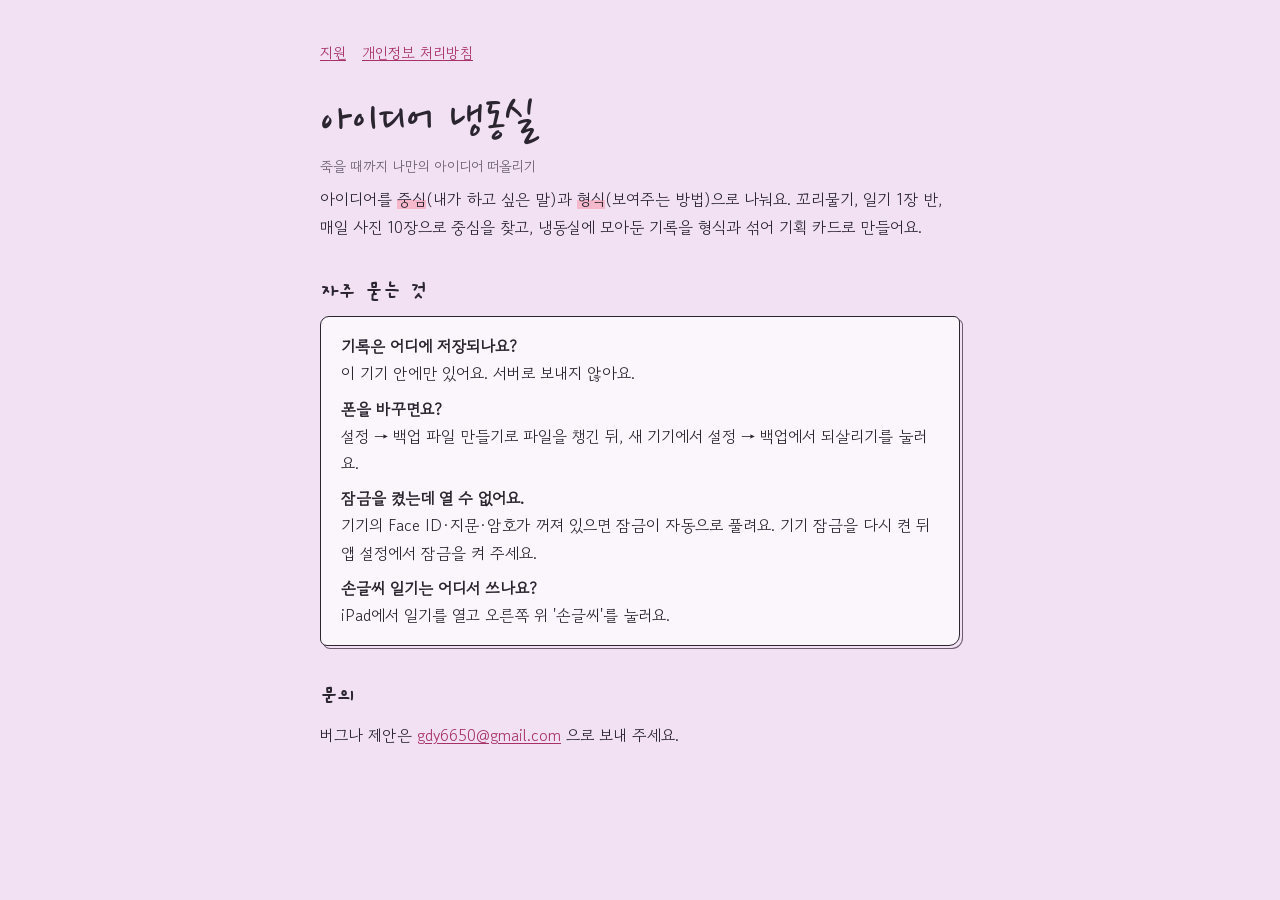
==== index.html @ 3c1d5499 "Add support and privacy pages for 아이디어 냉동실 Co-Authored-By: Claude Opus 5.5 (1M context) <noreply@ant" ====
<!doctype html><html lang="ko"><head><meta charset="utf-8"><meta name="viewport" content="width=device-width,initial-scale=1"><link rel="preconnect" href="https://fonts.googleapis.com"><link rel="stylesheet" href="https://fonts.googleapis.com/css2?family=Nanum+Pen+Script&family=Gaegu:wght@700&family=Gowun+Dodum&display=swap"><link rel="stylesheet" href="style.css"><title>아이디어 냉동실 지원</title></head><body><main>
<nav><a href="./">지원</a><a href="privacy.html">개인정보 처리방침</a></nav>
<h1>아이디어 냉동실</h1>
<p class="meta">죽을 때까지 나만의 아이디어 떠올리기</p>
<p>아이디어를 <span class="mk">중심</span>(내가 하고 싶은 말)과 <span class="mk">형식</span>(보여주는 방법)으로 나눠요. 꼬리물기, 일기 1장 반, 매일 사진 10장으로 중심을 찾고, 냉동실에 모아둔 기록을 형식과 섞어 기획 카드로 만들어요.</p>
<h2>자주 묻는 것</h2>
<div class="card">
<p><b>기록은 어디에 저장되나요?</b><br>이 기기 안에만 있어요. 서버로 보내지 않아요.</p>
<p><b>폰을 바꾸면요?</b><br>설정 → 백업 파일 만들기로 파일을 챙긴 뒤, 새 기기에서 설정 → 백업에서 되살리기를 눌러요.</p>
<p><b>잠금을 켰는데 열 수 없어요.</b><br>기기의 Face ID·지문·암호가 꺼져 있으면 잠금이 자동으로 풀려요. 기기 잠금을 다시 켠 뒤 앱 설정에서 잠금을 켜 주세요.</p>
<p style="margin:0"><b>손글씨 일기는 어디서 쓰나요?</b><br>iPad에서 일기를 열고 오른쪽 위 '손글씨'를 눌러요.</p>
</div>
<h2>문의</h2>
<p>버그나 제안은 <a href="mailto:gdy6650@gmail.com">gdy6650@gmail.com</a> 으로 보내 주세요.</p>
</main></body></html>
---- style.css ----
:root{--paper:#F1E1F3;--paperLight:#FBF5FC;--ink:#2B2530;--inkSoft:#6A5C70;--marker:#F6B8CB;--accent:#A8316A}
@media (prefers-color-scheme:dark){:root{--paper:#211A25;--paperLight:#2C2331;--ink:#EADCF0;--inkSoft:#B9A6C0;--marker:#6B2C4A;--accent:#F29BBB}}
*{box-sizing:border-box}
body{margin:0;background:var(--paper);color:var(--ink);font-family:"Gowun Dodum","Apple SD Gothic Neo","Noto Sans KR",sans-serif;line-height:1.7;padding-inline:20px;padding-block:40px 64px}
main{max-width:640px;margin:0 auto}
h1{font-family:"Nanum Pen Script",cursive;font-weight:400;font-size:52px;line-height:1.1;margin:0 0 4px}
h2{font-family:"Gaegu",sans-serif;font-size:22px;margin:32px 0 6px}
p,li{margin:0 0 8px}
.meta{color:var(--inkSoft);font-size:14px}
.mk{background:linear-gradient(transparent 55%,var(--marker) 55% 92%,transparent 92%)}
a{color:var(--accent)}
nav{display:flex;gap:16px;margin-bottom:28px;font-size:15px}
.card{background:var(--paperLight);border:1.5px solid var(--ink);border-radius:9px 6px 11px 7px;padding:16px 20px;box-shadow:3px 3px 0 -1px var(--paper),3px 3px 0 0 var(--inkSoft)}
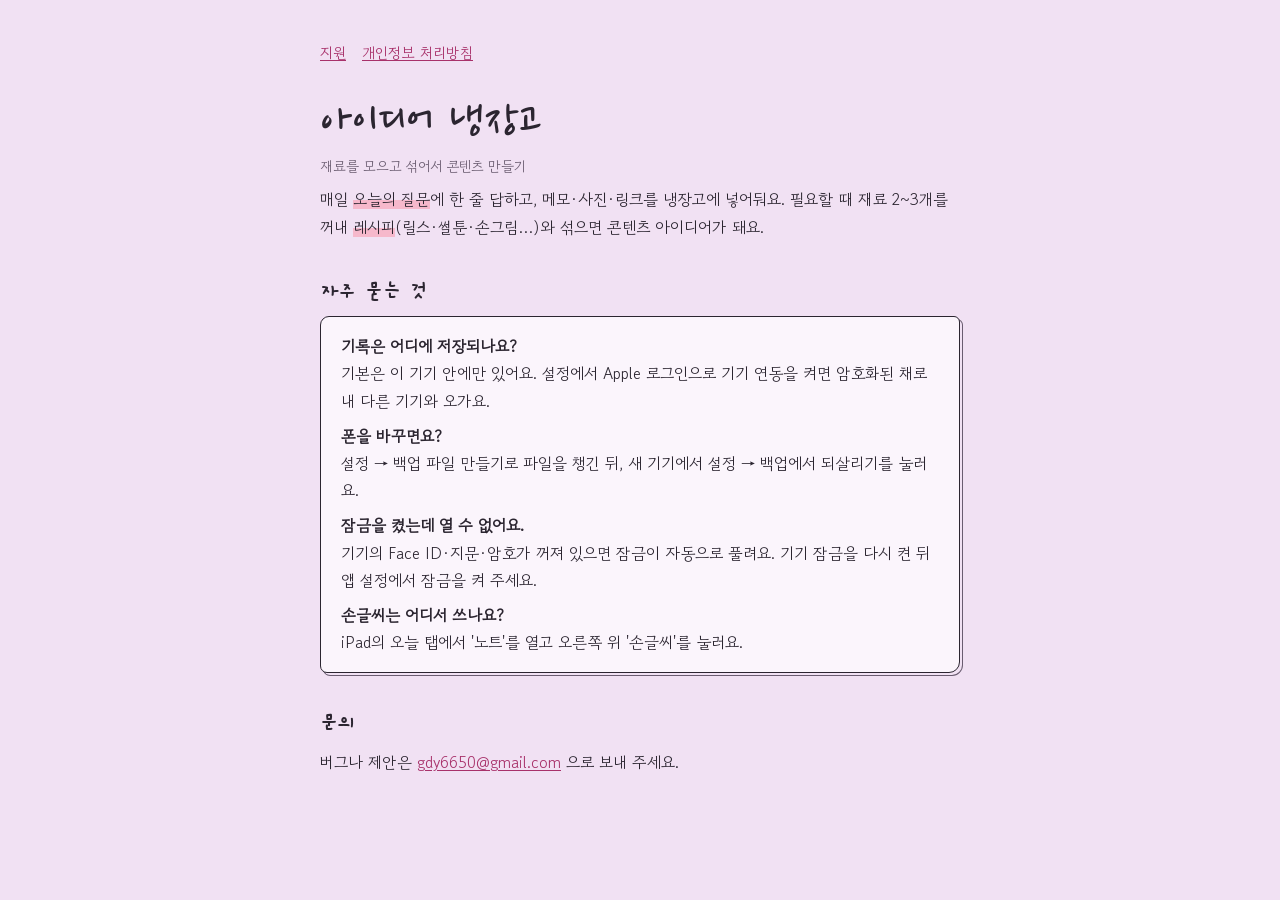
==== commit 4620886e: "Rename to 아이디어 냉장고; update support and privacy copy" ====
--- a/index.html
+++ b/index.html
@@ -1,14 +1,14 @@
-<!doctype html><html lang="ko"><head><meta charset="utf-8"><meta name="viewport" content="width=device-width,initial-scale=1"><link rel="preconnect" href="https://fonts.googleapis.com"><link rel="stylesheet" href="https://fonts.googleapis.com/css2?family=Nanum+Pen+Script&family=Gaegu:wght@700&family=Gowun+Dodum&display=swap"><link rel="stylesheet" href="style.css"><title>아이디어 냉동실 지원</title></head><body><main>
+<!doctype html><html lang="ko"><head><meta charset="utf-8"><meta name="viewport" content="width=device-width,initial-scale=1"><link rel="preconnect" href="https://fonts.googleapis.com"><link rel="stylesheet" href="https://fonts.googleapis.com/css2?family=Nanum+Pen+Script&family=Gaegu:wght@700&family=Gowun+Dodum&display=swap"><link rel="stylesheet" href="style.css"><title>아이디어 냉장고 지원</title></head><body><main>
 <nav><a href="./">지원</a><a href="privacy.html">개인정보 처리방침</a></nav>
-<h1>아이디어 냉동실</h1>
-<p class="meta">죽을 때까지 나만의 아이디어 떠올리기</p>
-<p>아이디어를 <span class="mk">중심</span>(내가 하고 싶은 말)과 <span class="mk">형식</span>(보여주는 방법)으로 나눠요. 꼬리물기, 일기 1장 반, 매일 사진 10장으로 중심을 찾고, 냉동실에 모아둔 기록을 형식과 섞어 기획 카드로 만들어요.</p>
+<h1>아이디어 냉장고</h1>
+<p class="meta">재료를 모으고 섞어서 콘텐츠 만들기</p>
+<p>매일 <span class="mk">오늘의 질문</span>에 한 줄 답하고, 메모·사진·링크를 냉장고에 넣어둬요. 필요할 때 재료 2~3개를 꺼내 <span class="mk">레시피</span>(릴스·썰툰·손그림…)와 섞으면 콘텐츠 아이디어가 돼요.</p>
 <h2>자주 묻는 것</h2>
 <div class="card">
-<p><b>기록은 어디에 저장되나요?</b><br>이 기기 안에만 있어요. 서버로 보내지 않아요.</p>
+<p><b>기록은 어디에 저장되나요?</b><br>기본은 이 기기 안에만 있어요. 설정에서 Apple 로그인으로 기기 연동을 켜면 암호화된 채로 내 다른 기기와 오가요.</p>
 <p><b>폰을 바꾸면요?</b><br>설정 → 백업 파일 만들기로 파일을 챙긴 뒤, 새 기기에서 설정 → 백업에서 되살리기를 눌러요.</p>
 <p><b>잠금을 켰는데 열 수 없어요.</b><br>기기의 Face ID·지문·암호가 꺼져 있으면 잠금이 자동으로 풀려요. 기기 잠금을 다시 켠 뒤 앱 설정에서 잠금을 켜 주세요.</p>
-<p style="margin:0"><b>손글씨 일기는 어디서 쓰나요?</b><br>iPad에서 일기를 열고 오른쪽 위 '손글씨'를 눌러요.</p>
+<p style="margin:0"><b>손글씨는 어디서 쓰나요?</b><br>iPad의 오늘 탭에서 '노트'를 열고 오른쪽 위 '손글씨'를 눌러요.</p>
 </div>
 <h2>문의</h2>
 <p>버그나 제안은 <a href="mailto:gdy6650@gmail.com">gdy6650@gmail.com</a> 으로 보내 주세요.</p>
